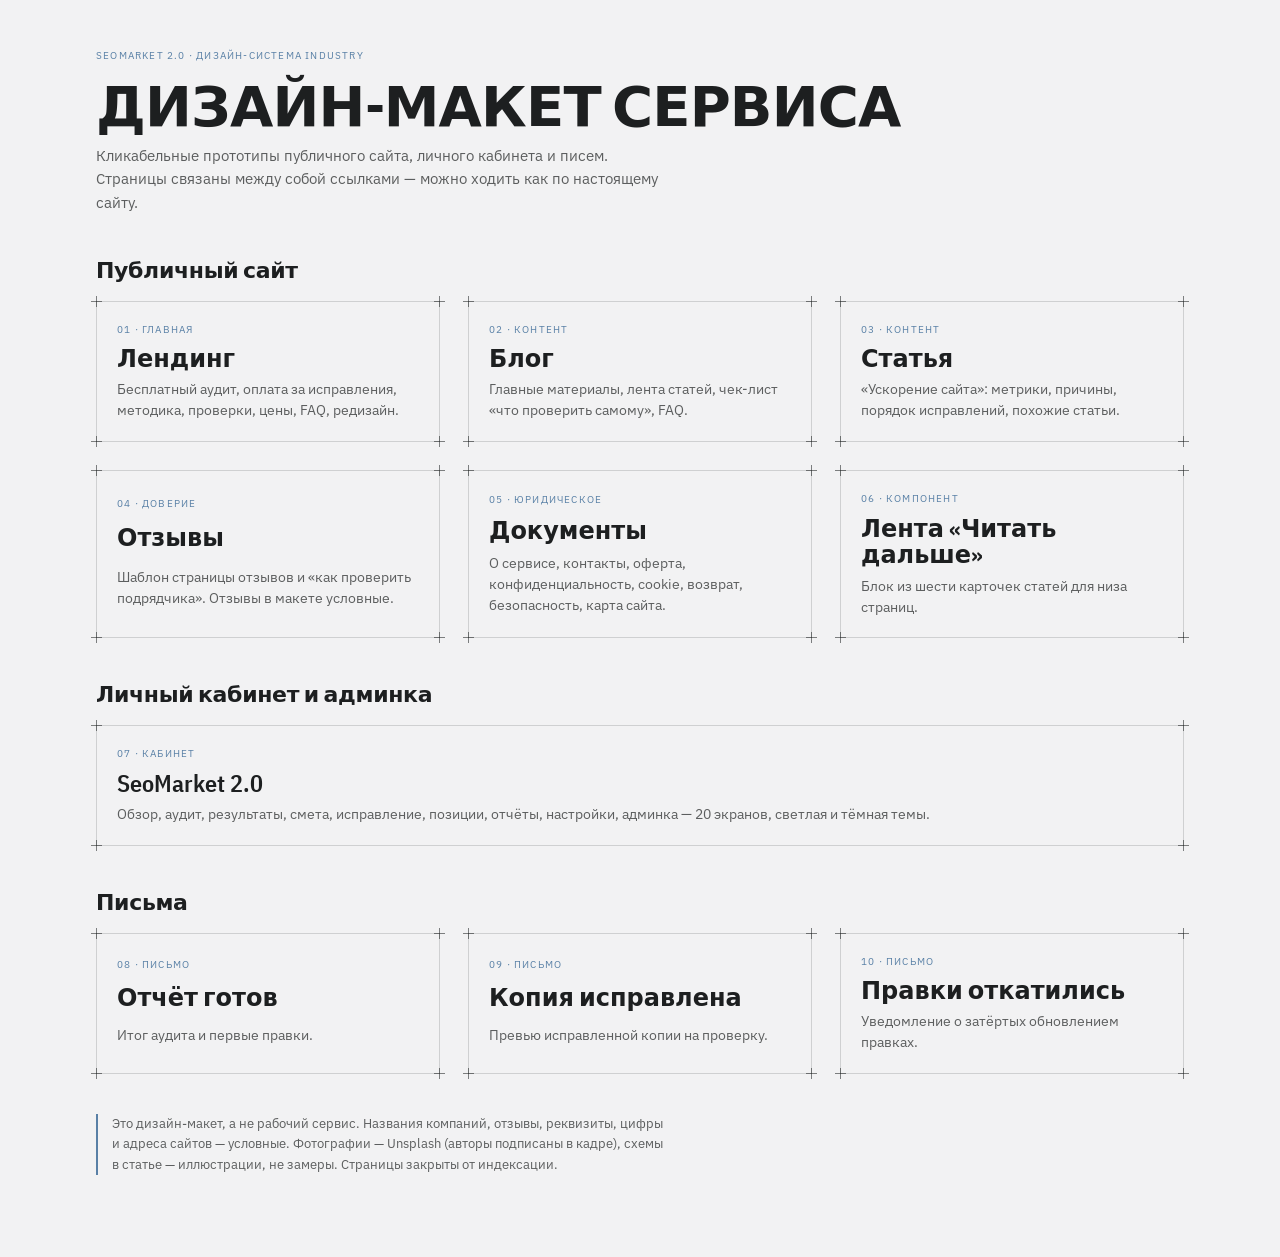
==== index.html @ cfe0d4d2 "Дизайн-макет SeoMarket 2.0: сайт, блог, отзывы, документы, кабинет, письма Co-Authored-By: Claude Op" ====
<!DOCTYPE html>
<html lang="ru">
<head>
<meta charset="utf-8">
<meta name="robots" content="noindex, nofollow">
<meta name="viewport" content="width=device-width, initial-scale=1">
<title>SeoMarket 2.0 — дизайн-макет</title>
<link rel="stylesheet" href="_ds/industry-2cf29483-63c2-42c2-a32d-4823edc25b26/styles.css">
<style>
  body { margin: 0; }
  .wrap { max-width: 1120px; margin: 0 auto; padding: 48px 16px 72px; }
  .grid { display: grid; grid-template-columns: repeat(auto-fit, minmax(260px, 1fr)); gap: 28px; }
  .item { display: grid; gap: 8px; padding: 20px; text-decoration: none; color: inherit; transition: background .12s ease; }
  .item:hover { background: color-mix(in srgb, var(--color-accent) 8%, transparent); }
  .kick { font-size: 10px; letter-spacing: .12em; text-transform: uppercase; color: var(--color-accent); display: flex; gap: 8px; align-items: center; }
  .ttl { font-family: var(--font-heading); font-weight: 600; font-size: 24px; line-height: 1.1; }
  .dsc { font-size: 13.5px; color: color-mix(in srgb, var(--color-text) 70%, transparent); }
  .note { margin-top: 40px; font-size: 13px; color: color-mix(in srgb, var(--color-text) 70%, transparent); max-width: 72ch; border-left: 2px solid var(--color-accent); padding-left: 14px; }
  h2 { font-size: 22px; margin: 44px 0 18px; }
</style>
</head>
<body>
<div class="wrap">
  <div class="kick">SeoMarket 2.0 · дизайн-система Industry</div>
  <h1 style="font-size:clamp(34px,5vw,56px);margin:10px 0 8px;text-transform:uppercase">Дизайн-макет сервиса</h1>
  <p class="dsc" style="font-size:15px;max-width:64ch">Кликабельные прототипы публичного сайта, личного кабинета и писем. Страницы связаны между собой ссылками — можно ходить как по настоящему сайту.</p>

  <h2>Публичный сайт</h2>
  <div class="grid">
    <a class="item blueprint" href="SeoMarket%20%D0%A1%D0%B0%D0%B9%D1%82.dc.html"><i class="corner tl"></i><i class="corner tr"></i><i class="corner bl"></i><i class="corner br"></i>
      <span class="kick">01 · Главная</span><span class="ttl">Лендинг</span><span class="dsc">Бесплатный аудит, оплата за исправления, методика, проверки, цены, FAQ, редизайн.</span></a>
    <a class="item blueprint" href="SeoMarket%20%D0%91%D0%BB%D0%BE%D0%B3.dc.html"><i class="corner tl"></i><i class="corner tr"></i><i class="corner bl"></i><i class="corner br"></i>
      <span class="kick">02 · Контент</span><span class="ttl">Блог</span><span class="dsc">Главные материалы, лента статей, чек-лист «что проверить самому», FAQ.</span></a>
    <a class="item blueprint" href="SeoMarket%20%D0%91%D0%BB%D0%BE%D0%B3%20%D1%81%D1%82%D0%B0%D1%82%D1%8C%D1%8F.dc.html"><i class="corner tl"></i><i class="corner tr"></i><i class="corner bl"></i><i class="corner br"></i>
      <span class="kick">03 · Контент</span><span class="ttl">Статья</span><span class="dsc">«Ускорение сайта»: метрики, причины, порядок исправлений, похожие статьи.</span></a>
    <a class="item blueprint" href="SeoMarket%20%D0%9E%D1%82%D0%B7%D1%8B%D0%B2%D1%8B.dc.html"><i class="corner tl"></i><i class="corner tr"></i><i class="corner bl"></i><i class="corner br"></i>
      <span class="kick">04 · Доверие</span><span class="ttl">Отзывы</span><span class="dsc">Шаблон страницы отзывов и «как проверить подрядчика». Отзывы в макете условные.</span></a>
    <a class="item blueprint" href="SeoMarket%20%D0%94%D0%BE%D0%BA%D1%83%D0%BC%D0%B5%D0%BD%D1%82%D1%8B.dc.html"><i class="corner tl"></i><i class="corner tr"></i><i class="corner bl"></i><i class="corner br"></i>
      <span class="kick">05 · Юридическое</span><span class="ttl">Документы</span><span class="dsc">О сервисе, контакты, оферта, конфиденциальность, cookie, возврат, безопасность, карта сайта.</span></a>
    <a class="item blueprint" href="ArticleRail.dc.html"><i class="corner tl"></i><i class="corner tr"></i><i class="corner bl"></i><i class="corner br"></i>
      <span class="kick">06 · Компонент</span><span class="ttl">Лента «Читать дальше»</span><span class="dsc">Блок из шести карточек статей для низа страниц.</span></a>
  </div>

  <h2>Личный кабинет и админка</h2>
  <div class="grid">
    <a class="item blueprint" href="SeoMarket%20v2.dc.html"><i class="corner tl"></i><i class="corner tr"></i><i class="corner bl"></i><i class="corner br"></i>
      <span class="kick">07 · Кабинет</span><span class="ttl">SeoMarket 2.0</span><span class="dsc">Обзор, аудит, результаты, смета, исправление, позиции, отчёты, настройки, админка — 20 экранов, светлая и тёмная темы.</span></a>
  </div>

  <h2>Письма</h2>
  <div class="grid">
    <a class="item blueprint" href="email-01-otchet-gotov.html"><i class="corner tl"></i><i class="corner tr"></i><i class="corner bl"></i><i class="corner br"></i>
      <span class="kick">08 · Письмо</span><span class="ttl">Отчёт готов</span><span class="dsc">Итог аудита и первые правки.</span></a>
    <a class="item blueprint" href="email-02-kopiya-gotova.html"><i class="corner tl"></i><i class="corner tr"></i><i class="corner bl"></i><i class="corner br"></i>
      <span class="kick">09 · Письмо</span><span class="ttl">Копия исправлена</span><span class="dsc">Превью исправленной копии на проверку.</span></a>
    <a class="item blueprint" href="email-03-pravki-otkatilis.html"><i class="corner tl"></i><i class="corner tr"></i><i class="corner bl"></i><i class="corner br"></i>
      <span class="kick">10 · Письмо</span><span class="ttl">Правки откатились</span><span class="dsc">Уведомление о затёртых обновлением правках.</span></a>
  </div>

  <p class="note">Это дизайн-макет, а не рабочий сервис. Названия компаний, отзывы, реквизиты, цифры и адреса сайтов — условные. Фотографии — Unsplash (авторы подписаны в кадре), схемы в статье — иллюстрации, не замеры. Страницы закрыты от индексации.</p>
</div>
</body>
</html>
---- _ds/industry-2cf29483-63c2-42c2-a32d-4823edc25b26/styles.css ----
/* Industry — design-system tokens and component classes. This file is the source of truth for the system's look; retune it here and see readme.md. */
/* Шрифты заменены 16.09.2026: у Barlow и Barlow Condensed нет кириллицы, и весь русский текст
   макета падал на системный шрифт — узкие заголовки выходили широкими. IBM Plex — ближайшая по
   характеру чертёжная гарнитура с полной кириллицей: Condensed для заголовков, Sans для текста,
   Mono для адресов и кода. */
@import url('https://fonts.googleapis.com/css2?family=IBM+Plex+Sans+Condensed:wght@400;500;600&family=IBM+Plex+Sans:wght@400;500;600&family=IBM+Plex+Mono:wght@400;500&display=swap&subset=cyrillic');

:root {
  --color-bg: #f2f2f3;
  --color-surface: #e9e9ea;
  --color-text: #1d1f20;
  --color-accent: #5980a6;
  --color-accent-2: #728fab;
  --color-divider: color-mix(in srgb, #1d1f20 16%, transparent);

  /* Tonal ramps — generated in OKLCH on one shared lightness scale, so the
     same step of any role matches the others in visual value. */
  --color-neutral-100: #f5f5f8;
  --color-neutral-200: #e7e7ea;
  --color-neutral-300: #d4d4d7;
  --color-neutral-400: #b7b7ba;
  --color-neutral-500: #98989b;
  --color-neutral-600: #7a7a7d;
  --color-neutral-700: #5d5d60;
  --color-neutral-800: #424244;
  --color-neutral-900: #2b2b2d;

  --color-accent-100: #eef6ff;
  --color-accent-200: #d6ebff;
  --color-accent-300: #b5d9fd;
  --color-accent-400: #94bce3;
  --color-accent-500: #749dc4;
  --color-accent-600: #597ea3;
  --color-accent-700: #416180;
  --color-accent-800: #2c455d;
  --color-accent-900: #1d2d3d;

  --color-accent-2-100: #eef6ff;
  --color-accent-2-200: #d6ebff;
  --color-accent-2-300: #bdd8f2;
  --color-accent-2-400: #9ebbd8;
  --color-accent-2-500: #7e9cb8;
  --color-accent-2-600: #627d98;
  --color-accent-2-700: #486077;
  --color-accent-2-800: #314457;
  --color-accent-2-900: #1f2d3a;

  --font-heading: "IBM Plex Sans Condensed", "Arial Narrow", system-ui, sans-serif;
  --font-heading-weight: 600;
  --font-body: "IBM Plex Sans", system-ui, sans-serif;
  --font-mono: "IBM Plex Mono", ui-monospace, SFMono-Regular, Menlo, monospace;

  --space-1: 3.4px;
  --space-2: 6.8px;
  --space-3: 10.2px;
  --space-4: 13.6px;
  --space-6: 20.4px;
  --space-8: 27.2px;

  --radius-sm: 2px;
  --radius-md: 4px;
  --radius-lg: 7px;

  /* Elevation — derived from the ground: soft ink-tinted shadows on a
     light theme, a hairline edge + ambient darkness on a dark one. */
  --shadow-sm: 0 1px 2px color-mix(in srgb, #2b2b2d 14%, transparent);
  --shadow-md: 0 3px 10px color-mix(in srgb, #2b2b2d 16%, transparent);
  --shadow-lg: 0 12px 32px color-mix(in srgb, #2b2b2d 22%, transparent);
}

body {
  background: var(--color-bg);
  color: var(--color-text);
  font-family: var(--font-body);
}
h1, h2, h3, h4 { font-family: var(--font-heading); font-weight: var(--font-heading-weight); }

.blueprint {
  position: relative;
  border: 1px solid var(--color-divider);
  border-radius: 0;
}
/* The overlay image treatments (halftone, duotone) clip their overlay
   (overflow:hidden); a blueprint wrapper draws its registration marks
   outside the box, so when both classes share a wrapper the frame must
   win. */
.blueprint.halftone, .blueprint.plate, .blueprint.duotone { overflow: visible; }
.blueprint > .corner {
  position: absolute; width: 11px; height: 11px;
  color: color-mix(in srgb, var(--color-text) 55%, transparent);
}
.blueprint > .corner::before, .blueprint > .corner::after {
  content: ""; position: absolute; background: currentColor;
}
.blueprint > .corner::before { left: 5px; top: 0; width: 1px; height: 100%; }
.blueprint > .corner::after  { top: 5px; left: 0; width: 100%; height: 1px; }
.blueprint > .corner.tl { top: -6px; left: -6px; }
.blueprint > .corner.tr { top: -6px; right: -6px; }
.blueprint > .corner.bl { bottom: -6px; left: -6px; }
.blueprint > .corner.br { bottom: -6px; right: -6px; }

.duotone{position:relative;overflow:hidden}
.duotone::after{content:"";position:absolute;inset:0;pointer-events:none;
  background:var(--color-accent);mix-blend-mode:color}

/* ══════════════════════════════════════════════════════════════════════════
   Components — built with the tokens above. Plain CSS
   on plain HTML: no JavaScript, no build step. Each class is documented in
   readme.md and demonstrated in foundations/ and components/.
   ══════════════════════════════════════════════════════════════════════ */

*, *::before, *::after { box-sizing: border-box; }
body { margin: 0; font-size: 15px; line-height: 1.55; font-weight: 400; }
h1, h2, h3, h4, h5, h6 {
  font-family: var(--font-heading); font-weight: var(--font-heading-weight);
  line-height: 1.12; letter-spacing: -0.015em; margin: 0 0 var(--space-2);
}
h1 { font-size: 42px; }
h2 { font-size: 32px; }
h3 { font-size: 25px; }
h4 { font-size: 20px; }
h5 { font-size: 16px; }
h6 { font-size: 13px; }
h6 { letter-spacing: 0.08em; text-transform: uppercase; }
p { margin: 0 0 var(--space-3); }
a { color: var(--color-accent); text-underline-offset: 3px; }
img { display: block; max-width: 100%; }
figure { margin: 0; }
figcaption {
  font-size: 11px; margin-top: var(--space-1);
  color: color-mix(in srgb, var(--color-text) 55%, transparent);
}
.text-muted { color: color-mix(in srgb, var(--color-text) 55%, transparent); }
:focus { outline: none; }
:focus-visible { outline: 2px solid var(--color-accent); outline-offset: 2px; }
::selection { background: color-mix(in srgb, var(--color-accent) 30%, transparent); }

/* — rules — */
.hr {
  height: 1px; border: 0; margin: var(--space-4) 0;
  background: var(--color-divider);
}

/* — buttons — */
.btn {
  display: inline-flex; align-items: center; justify-content: center; gap: 6px;
  cursor: pointer; text-decoration: none;
  font-family: var(--font-heading); font-weight: var(--font-heading-weight);
  font-size: 14px; line-height: 1.2; color: var(--color-text); /* matches the .input's 14px —
     the pair sits side by side in sign-up rows */
  background: transparent; border: 1px solid transparent;
  padding: var(--space-2) calc(var(--space-3) * 1.2);
  border-radius: var(--radius-md);
}
.btn svg { display: block; }
.btn:disabled { opacity: 0.45; cursor: not-allowed; }
.btn-primary { background: var(--color-accent); color: var(--color-bg); }
.btn-primary:hover { background: var(--color-accent-600); }
.btn-primary:active { background: var(--color-accent-700); }
.btn-secondary { border-color: var(--color-divider); }
.btn-secondary:hover { background: color-mix(in srgb, var(--color-text) 7%, transparent); }
.btn-secondary:active { background: color-mix(in srgb, var(--color-text) 14%, transparent); }
.btn-ghost { color: var(--color-accent); padding-inline: var(--space-1); }
.btn-ghost:hover { background: color-mix(in srgb, var(--color-accent) 10%, transparent); }
.btn-ghost:active { background: color-mix(in srgb, var(--color-accent) 18%, transparent); }
.btn-icon { width: 36px; height: 36px; padding: 0; }
.btn-block { width: 100%; margin-top: var(--space-2); }

/* — forms — */
.field > label {
  display: block; font-size: 12px; margin-bottom: 5px;
  color: color-mix(in srgb, var(--color-text) 70%, transparent);
}
.input {
  width: 100%; min-height: 36px; padding: 6px 10px; font: inherit;
  font-size: 14px; color: var(--color-text); caret-color: var(--color-accent);
  background: var(--color-surface);
  border: 1px solid var(--color-divider); border-radius: var(--radius-md);
}
.input:hover { border-color: color-mix(in srgb, var(--color-text) 45%, transparent); }
.input:focus-visible { border-color: var(--color-accent); outline-offset: 0; }
textarea.input { min-height: 90px; resize: vertical; }
.radio { display: inline-flex; align-items: center; gap: 8px; cursor: pointer; font-size: 14px; }
.radio input, .seg-opt input {
  position: absolute; opacity: 0; width: 0; height: 0; pointer-events: none;
}
.radio .dot {
  width: 16px; height: 16px; flex: none; border-radius: 50%;
  border: 1.5px solid var(--color-divider);
}
.radio:hover .dot { border-color: var(--color-accent); }
.radio input:checked + .dot {
  border-color: var(--color-accent); background: var(--color-accent);
  box-shadow: inset 0 0 0 4px var(--color-bg);
}
.radio input:focus-visible + .dot { outline: 2px solid var(--color-accent); outline-offset: 2px; }
.seg {
  display: inline-flex; overflow: hidden;
  border: 1px solid var(--color-divider); border-radius: var(--radius-md);
}
.seg-opt {
  display: inline-flex; align-items: center; gap: 6px;
  padding: 7px 12px; font-size: 13px; cursor: pointer;
}
.seg-opt + .seg-opt { border-left: 1px solid var(--color-divider); }
.seg-opt:has(input:checked) { background: var(--color-accent); color: var(--color-bg); }
.seg-opt:not(:has(input:checked)):hover { background: color-mix(in srgb, var(--color-text) 7%, transparent); }
.seg-opt:has(input:focus-visible) { outline: 2px solid var(--color-accent); outline-offset: -2px; }

/* — cards — */
.card {
  display: flex; flex-direction: column; gap: var(--space-2);
  padding: var(--space-3); border-radius: var(--radius-md); background: var(--color-surface);
}
.card-kicker { font-size: 10px; letter-spacing: 0.1em; text-transform: uppercase; color: var(--color-accent); }
.card-title {
  font-family: var(--font-heading); font-weight: var(--font-heading-weight);
  font-size: 17px; line-height: 1.2;
}
.card-body { margin: 0; font-size: 13px; opacity: 0.8; flex: 1; }
.card-meta {
  display: flex; align-items: center; gap: 6px; font-size: 11px;
  color: color-mix(in srgb, var(--color-text) 50%, transparent);
}
.elev-sm { box-shadow: var(--shadow-sm); }
.elev-md { box-shadow: var(--shadow-md); }
.elev-lg { box-shadow: var(--shadow-lg); }

/* — tags — */
.tag {
  display: inline-flex; align-items: center; font-size: 11px;
  letter-spacing: 0.02em; padding: 3px 10px;
  border-radius: calc(var(--radius-md) * 0.75);
}
.tag-accent { background: var(--color-accent-100); color: var(--color-accent-800); }
.tag-accent-2 { background: var(--color-accent-2-100); color: var(--color-accent-2-800); }
.tag-neutral { background: var(--color-neutral-100); color: var(--color-neutral-800); }
.tag-outline { border: 1px solid var(--color-accent); color: var(--color-accent); }

/* — navigation — */
.nav {
  display: flex; align-items: center; gap: var(--space-4);
  padding: var(--space-3) var(--space-4);
  border-bottom: none;
}
.nav-brand {
  font-family: var(--font-heading); font-weight: var(--font-heading-weight);
  font-size: 18px; margin-right: auto;
}
.nav a { color: inherit; text-decoration: none; font-size: 14px; }
.nav a:hover, .nav a[aria-current='page'] { color: var(--color-accent); }

/* — tables — */
.table { width: 100%; border-collapse: collapse; font-size: 14px; }
.table th {
  text-align: left; font-size: 11px; letter-spacing: 0.08em; text-transform: uppercase;
  color: color-mix(in srgb, var(--color-text) 60%, transparent);
  padding: var(--space-2); border-bottom: 1px solid var(--color-divider);
}
.table td {
  padding: var(--space-2);
  border-bottom: 1px solid color-mix(in srgb, var(--color-text) 8%, transparent);
}
.table tbody tr:hover { background: color-mix(in srgb, var(--color-text) 4%, transparent); }

/* — dialog — */
.dialog-backdrop {
  position: fixed; inset: 0; display: grid; place-items: center;
  padding: var(--space-4);
  background: color-mix(in srgb, var(--color-neutral-900) 50%, transparent);
}
.dialog {
  width: min(440px, 100%); display: flex; flex-direction: column; gap: var(--space-3);
  padding: var(--space-4); border-radius: var(--radius-lg);
  background: var(--color-surface); box-shadow: var(--shadow-lg);
}
.dialog-title {
  font-family: var(--font-heading); font-weight: var(--font-heading-weight);
  font-size: 20px;
}
.dialog-body { font-size: 14px; opacity: 0.85; }
.dialog-actions { display: flex; justify-content: flex-end; gap: var(--space-2); margin-top: var(--space-2); }

/* — blueprint frame: components are wireframe objects (see .blueprint
     and .corner above) — square, transparent, hairline-bordered — */
.card, .btn, .input, .tag, .seg, .dialog { border-radius: 0; }
.card, .dialog { background: transparent; border: 1px solid var(--color-divider); }
.btn { border: 1px solid var(--color-divider); }
.btn-primary { border-color: var(--color-accent); }
.btn-ghost { border-color: transparent; }
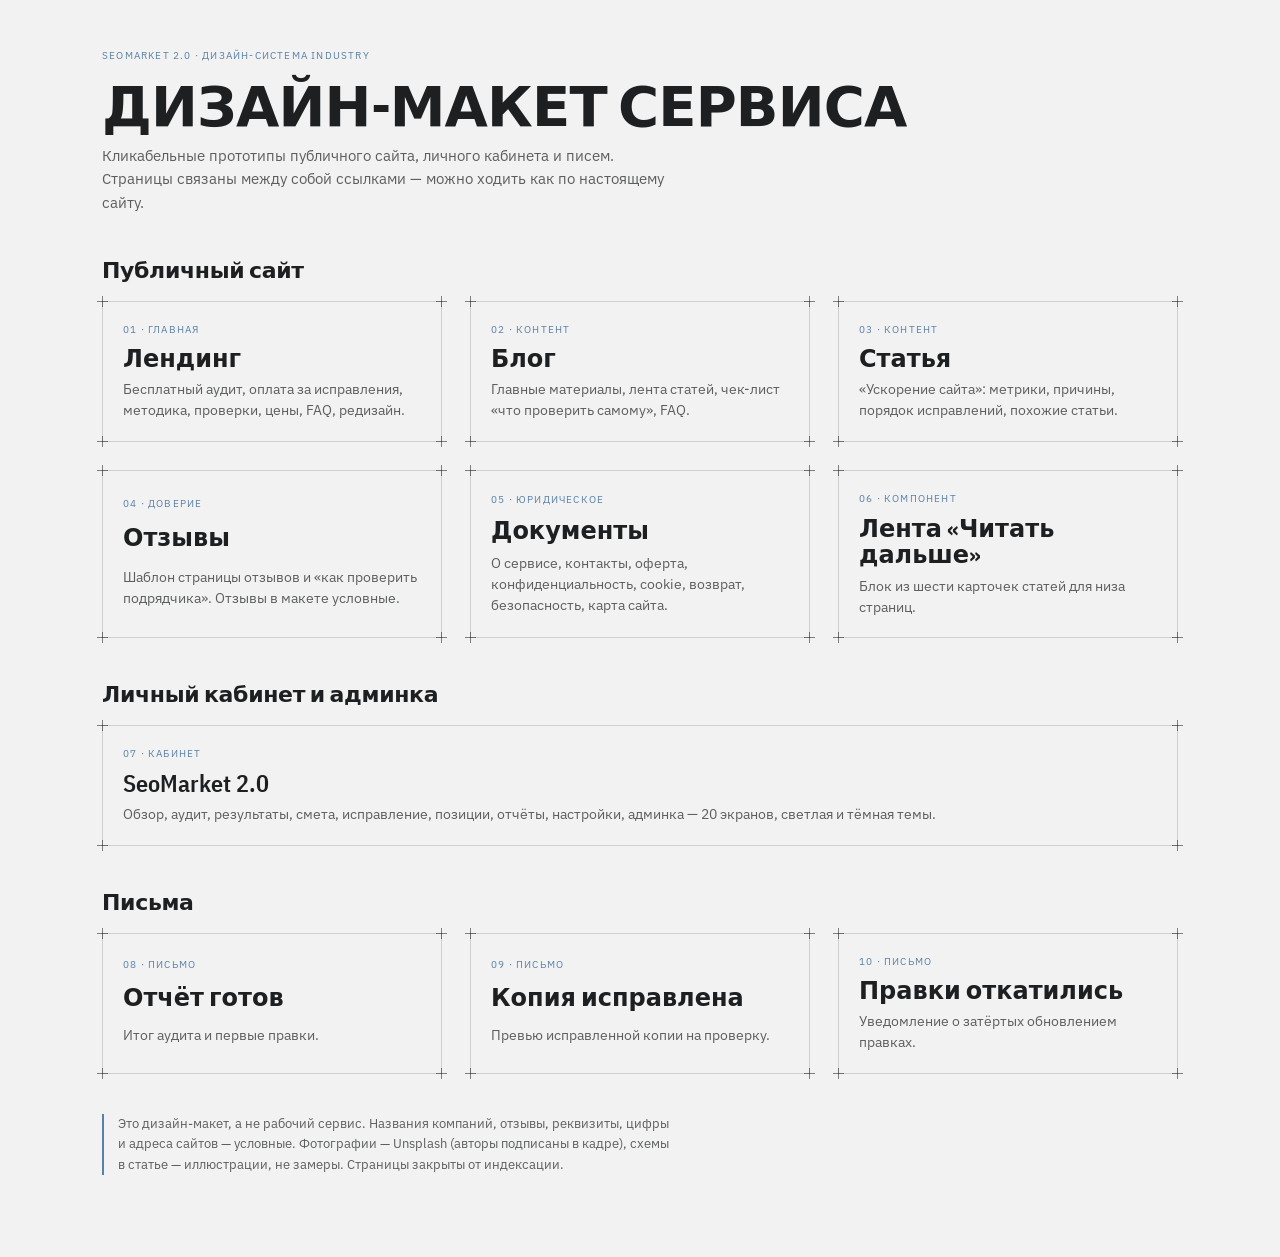
==== commit 30bf79ec: "Оглавление: убрать горизонтальную прокрутку на телефоне Co-Authored-By: Claude Opus 5 <noreply@anthr" ====
--- a/index.html
+++ b/index.html
@@ -8,7 +8,8 @@
 <link rel="stylesheet" href="_ds/industry-2cf29483-63c2-42c2-a32d-4823edc25b26/styles.css">
 <style>
   body { margin: 0; }
-  .wrap { max-width: 1120px; margin: 0 auto; padding: 48px 16px 72px; }
+  /* Боковой отступ 22px, а не 16: угловые метки рамок выходят за карточку на 6px и давали горизонтальную прокрутку на телефоне. */
+  .wrap { max-width: 1120px; margin: 0 auto; padding: 48px 22px 72px; }
   .grid { display: grid; grid-template-columns: repeat(auto-fit, minmax(260px, 1fr)); gap: 28px; }
   .item { display: grid; gap: 8px; padding: 20px; text-decoration: none; color: inherit; transition: background .12s ease; }
   .item:hover { background: color-mix(in srgb, var(--color-accent) 8%, transparent); }
